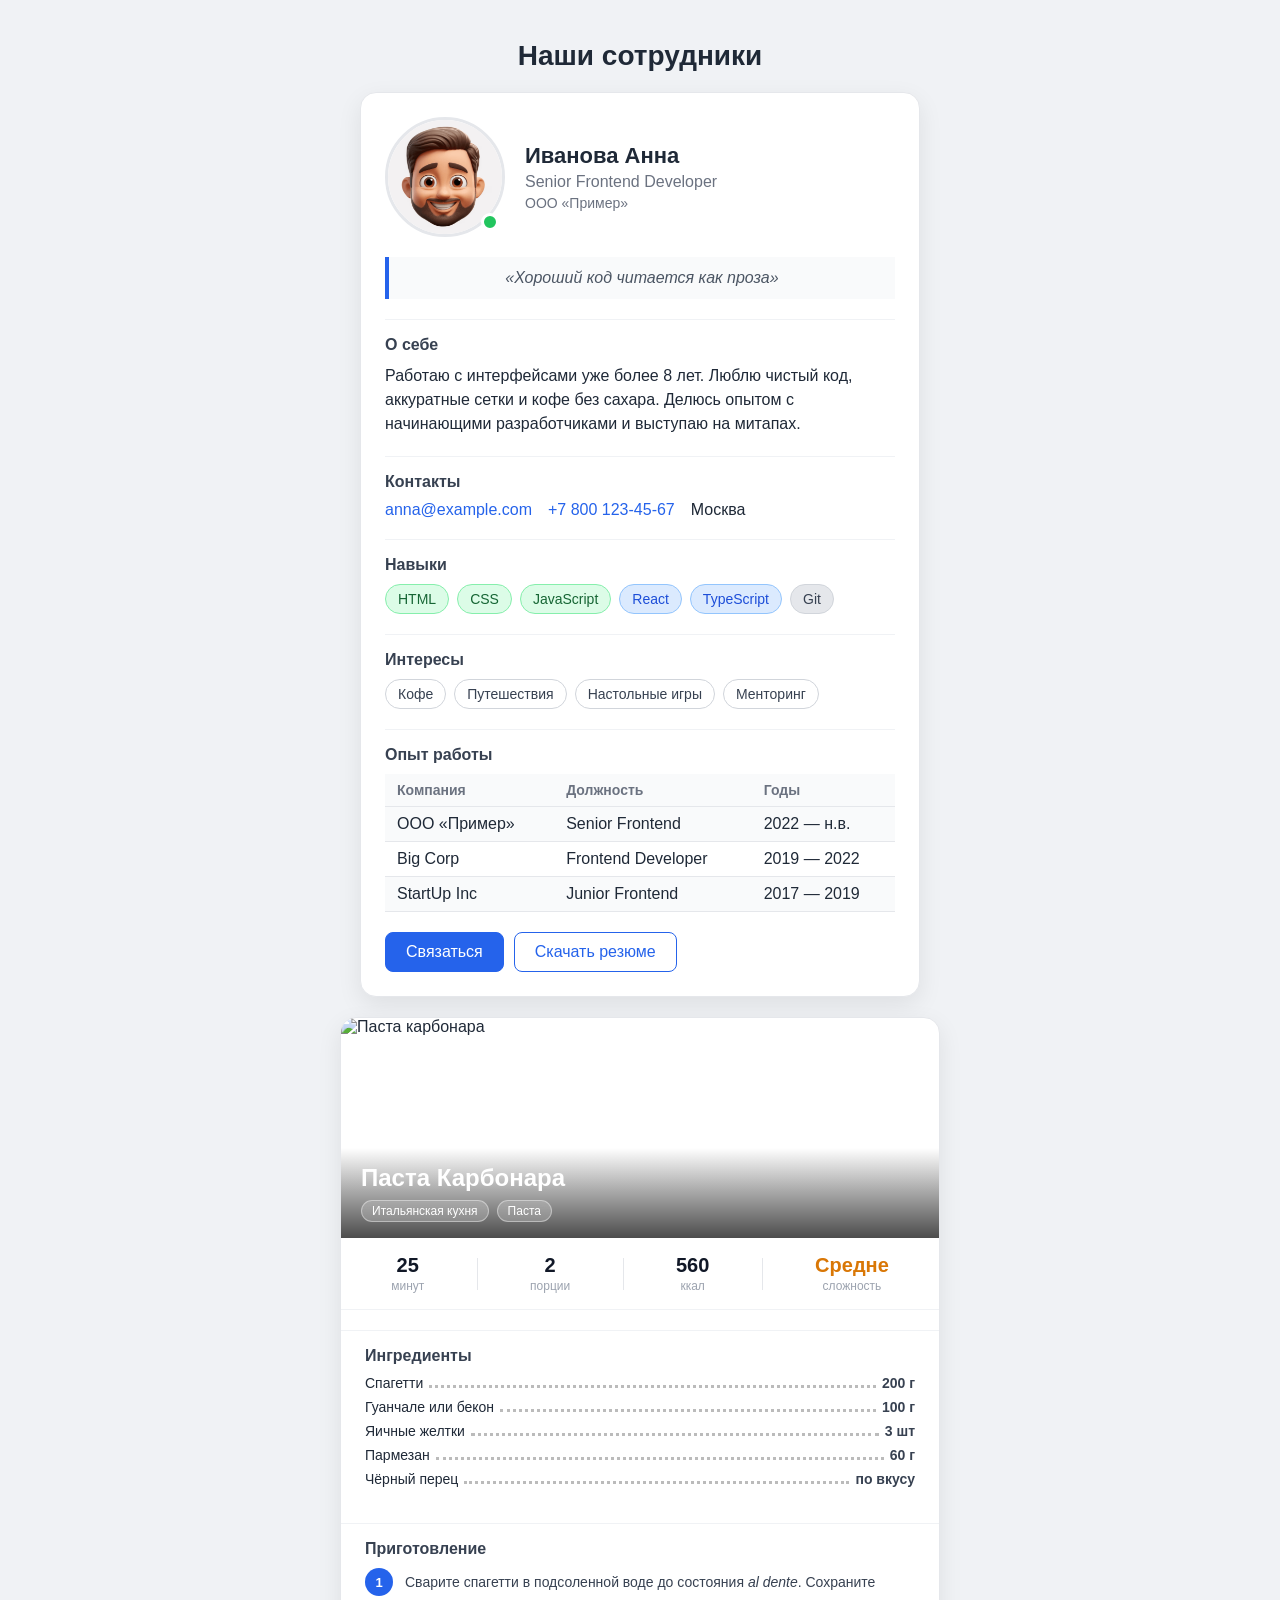
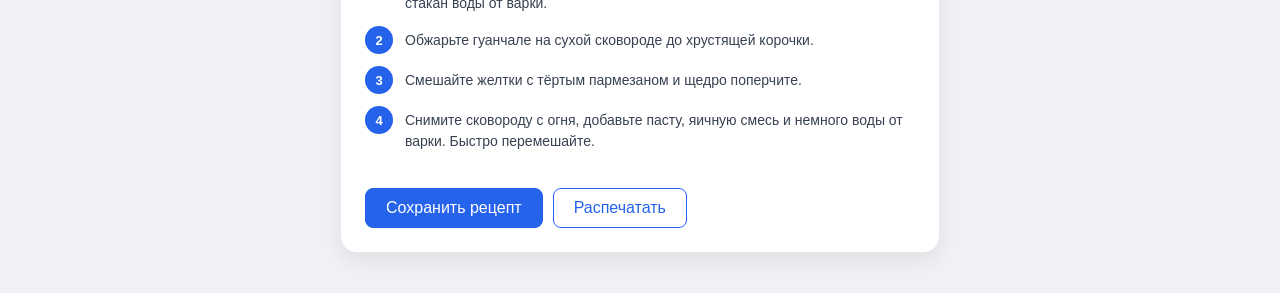
==== lesson2/index.html @ f201ff19 "asd" ====
<!doctype html>
<html lang="ru">
  <head>
    <meta charset="UTF-8" />
    <title>Наши сотрудники</title>
    <link rel="stylesheet" href="./styles.css" />
  </head>
  <body>
    <h1 class="page-title">Наши сотрудники</h1>

    <div class="card">
      <div class="header">
        <div class="avatar">
          <img
            src="assets/MZ33Ft0jwdJMxuDzkijgDlNZBZA.png"
            alt="Аватар Анны Ивановой"
          />
          <span id="status"></span>
        </div>
        <div class="info">
          <h2 class="name">Иванова Анна</h2>
          <p id="position">Senior Frontend Developer</p>
          <p class="company">ООО «Пример»</p>
        </div>
      </div>

      <blockquote class="quote">
        «Хороший код читается как проза»
      </blockquote>

      <div class="section">
        <h3>О себе</h3>
        <p class="about">
          Работаю с интерфейсами уже более 8 лет. Люблю чистый код,
          аккуратные сетки и кофе без сахара. Делюсь опытом с начинающими
          разработчиками и выступаю на митапах.
        </p>
      </div>

      <div class="section">
        <h3>Контакты</h3>
        <div class="contacts">
          <a href="mailto:anna@example.com">anna@example.com</a>
          <a href="tel:+78001234567">+7 800 123-45-67</a>
          <span>Москва</span>
        </div>
      </div>

      <div class="section">
        <h3>Навыки</h3>
        <ul class="chips">
          <li class="chip green">HTML</li>
          <li class="chip green">CSS</li>
          <li class="chip green">JavaScript</li>
          <li class="chip blue">React</li>
          <li class="chip blue">TypeScript</li>
          <li class="chip gray">Git</li>
        </ul>
      </div>

      <div class="section">
        <h3>Интересы</h3>
        <ul class="chips">
          <li class="chip outline">Кофе</li>
          <li class="chip outline">Путешествия</li>
          <li class="chip outline">Настольные игры</li>
          <li class="chip outline">Менторинг</li>
        </ul>
      </div>

      <div class="section">
        <h3>Опыт работы</h3>
        <table class="experience">
          <tr>
            <th>Компания</th>
            <th>Должность</th>
            <th>Годы</th>
          </tr>
          <tr>
            <td>ООО «Пример»</td>
            <td>Senior Frontend</td>
            <td>2022 — н.в.</td>
          </tr>
          <tr>
            <td>Big Corp</td>
            <td>Frontend Developer</td>
            <td>2019 — 2022</td>
          </tr>
          <tr>
            <td>StartUp Inc</td>
            <td>Junior Frontend</td>
            <td>2017 — 2019</td>
          </tr>
        </table>
      </div>

      <div class="actions">
        <a class="btn" href="mailto:anna@example.com">Связаться</a>
        <a class="btn secondary" href="#" download>Скачать резюме</a>
      </div>
    </div>

    <div class="card recipe-card">
      <div class="recipe-cover">
        <img src="https://cdnn21.img.ria.ru/images/07e9/02/0e/1999398127_0:0:1344:756_1920x0_80_0_0_980cd74357e478d4f80a946d441bddbb.jpg" alt="Паста карбонара" />
        <div class="recipe-cover-overlay">
          <h2 class="recipe-title">Паста Карбонара</h2>
          <ul class="chips">
            <li class="chip recipe-tag">Итальянская кухня</li>
            <li class="chip recipe-tag">Паста</li>
          </ul>
        </div>
      </div>

      <div class="recipe-stats">
        <div class="recipe-stat">
          <span class="stat-value">25</span>
          <span class="stat-label">минут</span>
        </div>
        <div class="recipe-stat-divider"></div>
        <div class="recipe-stat">
          <span class="stat-value">2</span>
          <span class="stat-label">порции</span>
        </div>
        <div class="recipe-stat-divider"></div>
        <div class="recipe-stat">
          <span class="stat-value">560</span>
          <span class="stat-label">ккал</span>
        </div>
        <div class="recipe-stat-divider"></div>
        <div class="recipe-stat">
          <span class="stat-value difficulty-medium">Средне</span>
          <span class="stat-label">сложность</span>
        </div>
      </div>

      <div class="section">
        <h3>Ингредиенты</h3>
        <div class="ingredients">
          <div class="ingredient">
            <span class="ingredient-name">Спагетти</span>
            <span class="ingredient-dots"></span>
            <span class="ingredient-amount">200 г</span>
          </div>
          <div class="ingredient">
            <span class="ingredient-name">Гуанчале или бекон</span>
            <span class="ingredient-dots"></span>
            <span class="ingredient-amount">100 г</span>
          </div>
          <div class="ingredient">
            <span class="ingredient-name">Яичные желтки</span>
            <span class="ingredient-dots"></span>
            <span class="ingredient-amount">3 шт</span>
          </div>
          <div class="ingredient">
            <span class="ingredient-name">Пармезан</span>
            <span class="ingredient-dots"></span>
            <span class="ingredient-amount">60 г</span>
          </div>
          <div class="ingredient">
            <span class="ingredient-name">Чёрный перец</span>
            <span class="ingredient-dots"></span>
            <span class="ingredient-amount">по вкусу</span>
          </div>
        </div>
      </div>

      <div class="section">
        <h3>Приготовление</h3>
        <ol class="steps">
          <li class="step">
            <span class="step-num">1</span>
            <p>Сварите спагетти в подсоленной воде до состояния <em>al dente</em>. Сохраните стакан воды от варки.</p>
          </li>
          <li class="step">
            <span class="step-num">2</span>
            <p>Обжарьте гуанчале на сухой сковороде до хрустящей корочки.</p>
          </li>
          <li class="step">
            <span class="step-num">3</span>
            <p>Смешайте желтки с тёртым пармезаном и щедро поперчите.</p>
          </li>
          <li class="step">
            <span class="step-num">4</span>
            <p>Снимите сковороду с огня, добавьте пасту, яичную смесь и немного воды от варки. Быстро перемешайте.</p>
          </li>
        </ol>
      </div>

      <div class="actions">
        <a class="btn" href="#">Сохранить рецепт</a>
        <a class="btn secondary" href="#">Распечатать</a>
      </div>
    </div>

  </body>
</html>
---- lesson2/styles.css ----
* {
  box-sizing: border-box;
}

body {
  margin: 0;
  padding: 20px;
  font-family: Arial, Helvetica, sans-serif;
  background: #f0f2f5;
  color: #1f2937;
}

.page-title {
  text-align: center;
  font-size: 28px;
  margin: 20px 0;
}

.card {
  max-width: 560px;
  margin: 20px auto;
  padding: 24px;
  background: white;
  border: 1px solid #e5e7eb;
  border-radius: 16px;
  box-shadow: 0 8px 24px rgba(0, 0, 0, 0.08);
}

.header {
  display: flex;
  gap: 20px;
  align-items: center;
  margin-bottom: 20px;
}

.avatar {
  position: relative;
  width: 120px;
  height: 120px;
  flex-shrink: 0;
}

.avatar img {
  width: 120px;
  height: 120px;
  border-radius: 50%;
  object-fit: cover;
  border: 3px solid #e5e7eb;
}

#status {
  position: absolute;
  bottom: 6px;
  right: 6px;
  width: 18px;
  height: 18px;
  background: #22c55e;
  border: 3px solid white;
  border-radius: 50%;
}

.name {
  margin: 0 0 4px 0;
  font-size: 22px;
}

#position {
  margin: 0 0 4px 0;
  font-size: 16px;
  color: #6b7280;
}

.company {
  margin: 0;
  color: #6b7280;
  font-size: 14px;
}

.quote {
  text-align: center;
  font-style: italic;
  color: #4b5563;
  margin: 20px 0;
  padding: 12px 16px;
  border-left: 4px solid #2563eb;
  background: #f9fafb;
}

.section {
  margin-top: 20px;
  padding-top: 16px;
  border-top: 1px solid #f0f2f5;
}

.section h3 {
  margin: 0 0 10px 0;
  font-size: 16px;
  color: #374151;
}

.about {
  margin: 0;
  line-height: 1.5;
}

.contacts {
  display: flex;
  flex-wrap: wrap;
  gap: 16px;
}

.contacts a {
  color: #2563eb;
  text-decoration: none;
}

.contacts a:hover {
  text-decoration: underline;
  color: #1d4ed8;
}

.chips {
  list-style: none;
  padding: 0;
  margin: 0;
  display: flex;
  flex-wrap: wrap;
  gap: 8px;
}

.chip {
  padding: 6px 12px;
  border-radius: 999px;
  font-size: 14px;
  border: 1px solid transparent;
}

.chip.green {
  background: #dcfce7;
  color: #166534;
  border-color: #86efac;
}

.chip.blue {
  background: #dbeafe;
  color: #1d4ed8;
  border-color: #93c5fd;
}

.chip.gray {
  background: #e5e7eb;
  color: #374151;
  border-color: #d1d5db;
}

.chip.outline {
  background: white;
  color: #374151;
  border-color: #d1d5db;
}

.chip:hover {
  border-color: #2563eb;
}

.experience {
  width: 100%;
  border-collapse: collapse;
}

.experience th,
.experience td {
  padding: 8px 12px;
  text-align: left;
  border-bottom: 1px solid #e5e7eb;
}

.experience th {
  background: #f9fafb;
  font-size: 14px;
  color: #6b7280;
}

.experience tr:nth-child(even) {
  background: #f9fafb;
}

.experience tr:hover {
  background: #eff6ff;
}

.actions {
  display: flex;
  gap: 10px;
  margin-top: 20px;
}

.btn {
  display: inline-block;
  padding: 10px 20px;
  background: #2563eb;
  color: white;
  text-decoration: none;
  border: 1px solid #2563eb;
  border-radius: 8px;
  font-size: 16px;
  cursor: pointer;
}

.btn:hover {
  background: #1d4ed8;
}

.btn.secondary {
  background: white;
  color: #2563eb;
}

.btn.secondary:hover {
  background: #eff6ff;
}

/* === Карточка рецепта === */

.recipe-card {
  max-width: 600px;
  padding: 0;
  overflow: hidden;
}

.recipe-card .section {
  padding: 16px 24px;
}

.recipe-card .actions {
  padding: 0 24px 24px;
}

.recipe-cover {
  position: relative;
  height: 220px;
  overflow: hidden;
}

.recipe-cover img {
  width: 100%;
  height: 100%;
  object-fit: cover;
}

.recipe-cover-overlay {
  position: absolute;
  bottom: 0;
  left: 0;
  right: 0;
  padding: 16px 20px;
  background: linear-gradient(to top, rgba(0,0,0,0.7), transparent);
  display: flex;
  flex-direction: column;
  gap: 8px;
}

.recipe-title {
  margin: 0;
  color: white;
  font-size: 24px;
}

.recipe-tag {
  background: rgba(255,255,255,0.2);
  color: white;
  border-color: rgba(255,255,255,0.4);
  font-size: 12px;
  padding: 3px 10px;
  backdrop-filter: blur(4px);
}

.recipe-stats {
  display: flex;
  align-items: center;
  justify-content: space-around;
  padding: 16px 24px;
  border-bottom: 1px solid #f0f2f5;
}

.recipe-stat {
  display: flex;
  flex-direction: column;
  align-items: center;
  gap: 2px;
}

.stat-value {
  font-size: 20px;
  font-weight: 700;
  color: #111827;
}

.stat-label {
  font-size: 12px;
  color: #9ca3af;
}

.difficulty-medium {
  color: #d97706;
}

.recipe-stat-divider {
  width: 1px;
  height: 32px;
  background: #e5e7eb;
}

.ingredients {
  display: flex;
  flex-direction: column;
  gap: 8px;
}

.ingredient {
  display: flex;
  align-items: baseline;
  gap: 6px;
}

.ingredient-name {
  font-size: 14px;
  white-space: nowrap;
}

.ingredient-dots {
  flex: 1;
  border-bottom: 3px dotted #bbbbbb;
  margin-bottom: 3px;
}

.ingredient-amount {
  font-size: 14px;
  font-weight: 600;
  color: #374151;
  white-space: nowrap;
}

.steps {
  list-style: none;
  margin: 0;
  padding: 0;
  display: flex;
  flex-direction: column;
  gap: 12px;
}

.step {
  display: flex;
  gap: 12px;
  align-items: flex-start;
}

.step-num {
  flex-shrink: 0;
  width: 28px;
  height: 28px;
  border-radius: 50%;
  background: #2563eb;
  color: white;
  font-size: 13px;
  font-weight: 700;
  display: flex;
  align-items: center;
  justify-content: center;
}

.step p {
  margin: 4px 0 0;
  line-height: 1.5;
  font-size: 14px;
  color: #374151;
}
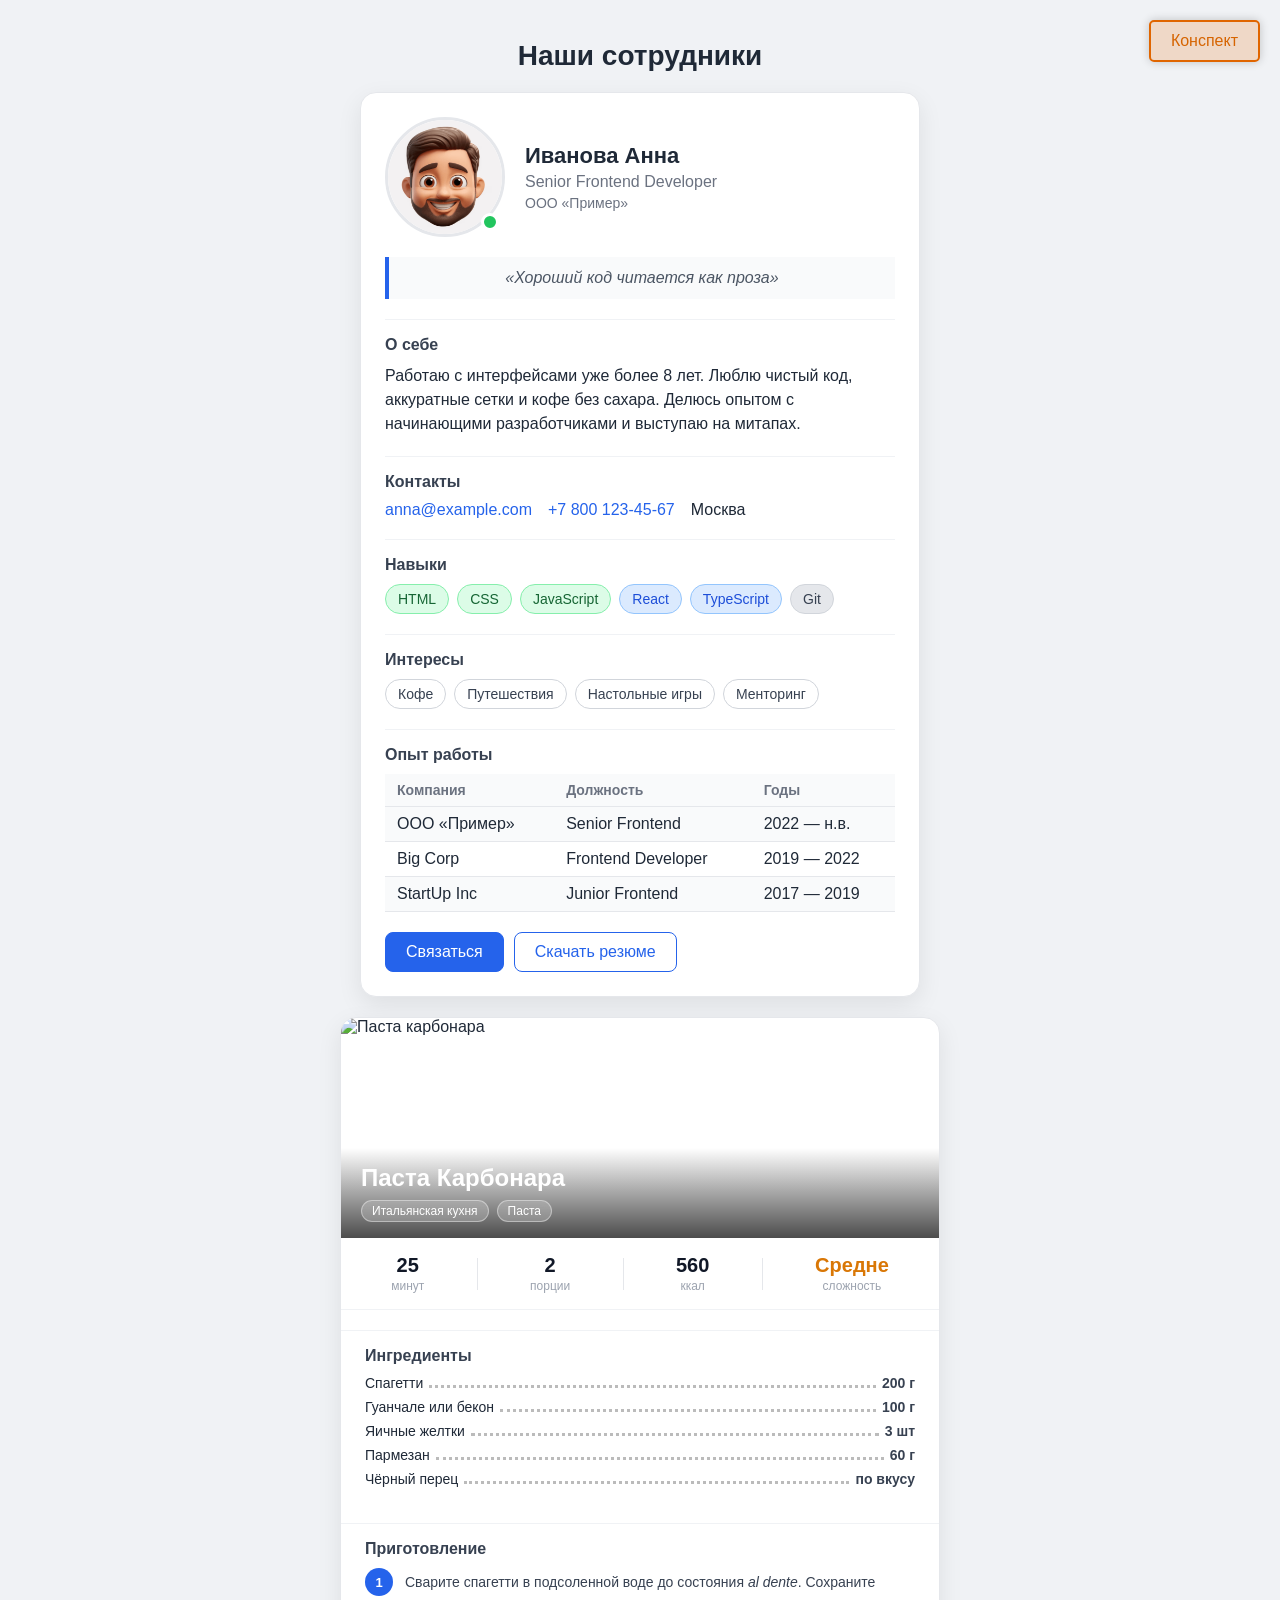
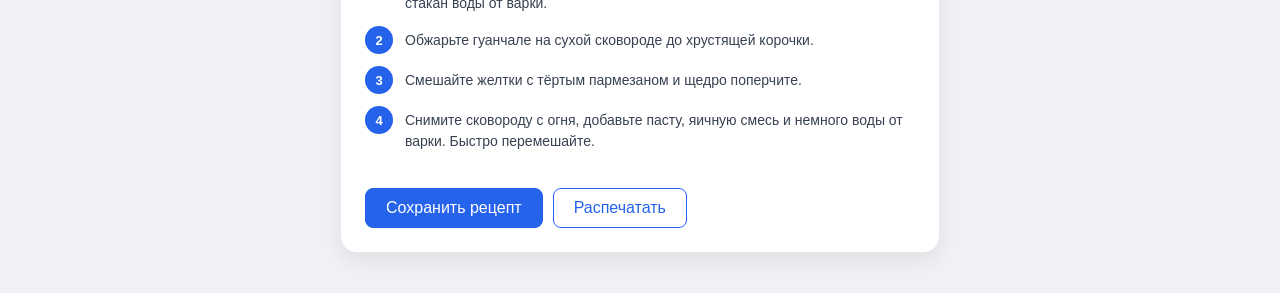
==== commit 05a3bd6f: "sdefasdf" ====
--- a/lesson2/index.html
+++ b/lesson2/index.html
@@ -6,6 +6,7 @@
     <link rel="stylesheet" href="./styles.css" />
   </head>
   <body>
+    <a href="./conspect.html" class="conspect-link" target="_blank">Конспект</a>
     <h1 class="page-title">Наши сотрудники</h1>
 
     <div class="card">
--- a/lesson2/styles.css
+++ b/lesson2/styles.css
@@ -8,6 +8,19 @@
   font-family: Arial, Helvetica, sans-serif;
   background: #f0f2f5;
   color: #1f2937;
+}
+
+.conspect-link {
+  position: fixed;
+  top: 20px;
+  right: 20px;
+  border-radius: 5px;
+  padding: 10px 20px;
+  background: #e9690030;
+  text-decoration: none;
+  border: 2px solid #e06500;
+  box-shadow: 0 0 10px 0 rgba(0, 0, 0, 0.2);
+  color: #d66400;
 }
 
 .page-title {
